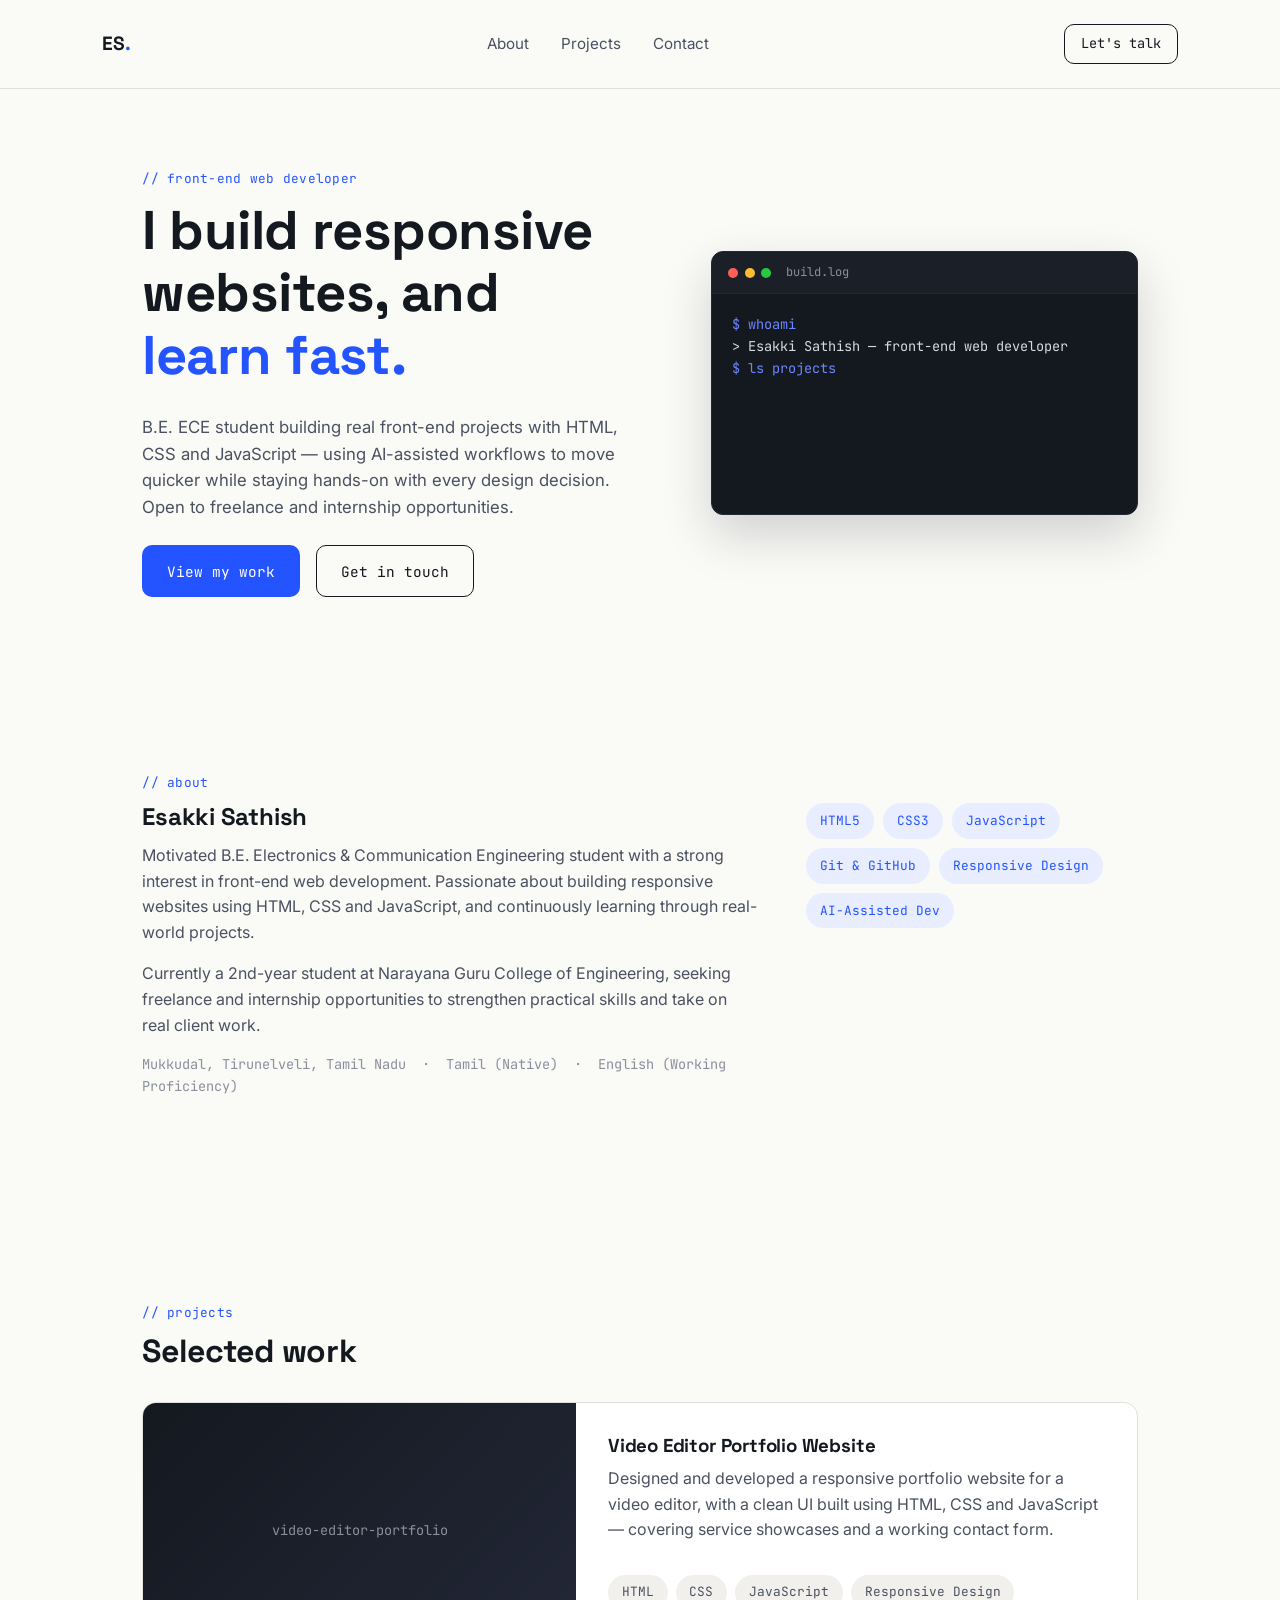
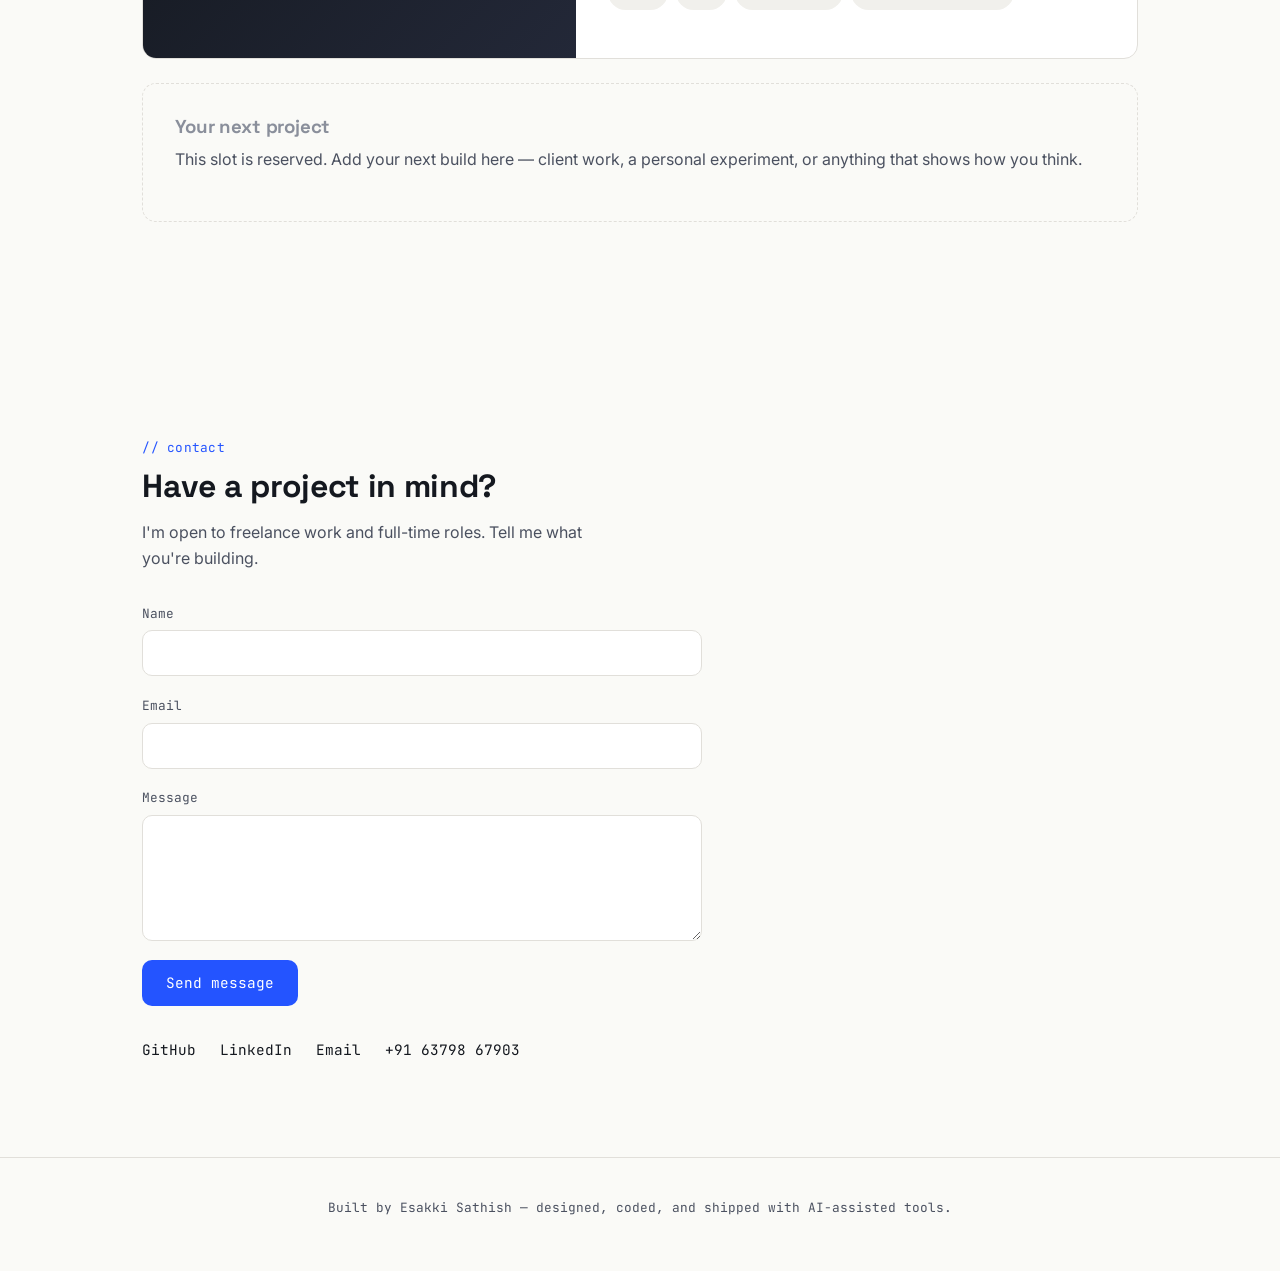
==== index.html @ d75e2a7d "Final commit" ====
<!DOCTYPE html>
<html lang="en">
<head>
<meta charset="UTF-8">
<meta name="viewport" content="width=device-width, initial-scale=1.0">
<title>Esakki Sathish — Front-End Web Developer</title>
<meta name="description" content="Portfolio of Esakki Sathish, a front-end web developer building responsive, polished websites with AI-assisted workflows.">
<link rel="preconnect" href="https://fonts.googleapis.com">
<link rel="preconnect" href="https://fonts.gstatic.com" crossorigin>
<link href="https://fonts.googleapis.com/css2?family=Space+Grotesk:wght@500;600;700&family=Inter:wght@400;500;600&family=JetBrains+Mono:wght@400;500&display=swap" rel="stylesheet">
<link rel="stylesheet" href="style.css">
</head>
<body>

<header class="nav">
  <a href="#home" class="nav-logo">ES<span class="nav-dot">.</span></a>
  <nav class="nav-links">
    <a href="#about">About</a>
    <a href="#projects">Projects</a>
    <a href="#contact">Contact</a>
  </nav>
  <a href="#contact" class="nav-cta">Let's talk</a>
</header>

<main>

  <!-- HERO -->
  <section id="home" class="hero">
    <div class="hero-copy">
      <p class="eyebrow">// front-end web developer</p>
      <h1>I build responsive<br>websites, and<br><span class="accent">learn fast.</span></h1>
      <p class="hero-sub">B.E. ECE student building real front-end projects with HTML, CSS and JavaScript — using AI-assisted workflows to move quicker while staying hands-on with every design decision. Open to freelance and internship opportunities.</p>
      <div class="hero-actions">
        <a href="#projects" class="btn btn-primary">View my work</a>
        <a href="#contact" class="btn btn-ghost">Get in touch</a>
      </div>
    </div>

    <div class="hero-terminal" aria-hidden="true">
      <div class="terminal-bar">
        <span class="dot dot-r"></span><span class="dot dot-y"></span><span class="dot dot-g"></span>
        <span class="terminal-title">build.log</span>
      </div>
      <div class="terminal-body" id="terminalBody"></div>
    </div>
  </section>

  <!-- ABOUT -->
  <section id="about" class="about">
    <p class="eyebrow">// about</p>
    <div class="about-grid">
      <div class="about-text">
        <h2>Esakki Sathish</h2>
        <p>Motivated B.E. Electronics &amp; Communication Engineering student with a strong interest in front-end web development. Passionate about building responsive websites using HTML, CSS and JavaScript, and continuously learning through real-world projects.</p>
        <p>Currently a 2nd-year student at Narayana Guru College of Engineering, seeking freelance and internship opportunities to strengthen practical skills and take on real client work.</p>
        <p class="about-meta">Mukkudal, Tirunelveli, Tamil Nadu &nbsp;·&nbsp; Tamil (Native) &nbsp;·&nbsp; English (Working Proficiency)</p>
      </div>
      <div class="about-skills">
        <span class="tag">HTML5</span>
        <span class="tag">CSS3</span>
        <span class="tag">JavaScript</span>
        <span class="tag">Git &amp; GitHub</span>
        <span class="tag">Responsive Design</span>
        <span class="tag">AI-Assisted Dev</span>
      </div>
    </div>
  </section>

  <!-- PROJECTS -->
  <section id="projects" class="projects">
    <p class="eyebrow">// projects</p>
    <h2>Selected work</h2>

    <article class="project-card">
      <div class="project-media">
        <div class="project-media-label">video-editor-portfolio</div>
      </div>
      <div class="project-info">
        <h3>Video Editor Portfolio Website</h3>
        <p>Designed and developed a responsive portfolio website for a video editor, with a clean UI built using HTML, CSS and JavaScript — covering service showcases and a working contact form.</p>
        <div class="project-tags">
          <span class="tag tag-mono">HTML</span>
          <span class="tag tag-mono">CSS</span>
          <span class="tag tag-mono">JavaScript</span>
          <span class="tag tag-mono">Responsive Design</span>
        </div>
      </div>
    </article>

    <article class="project-card project-card-placeholder">
      <div class="project-info">
        <h3>Your next project</h3>
        <p>This slot is reserved. Add your next build here — client work, a personal experiment, or anything that shows how you think.</p>
      </div>
    </article>
  </section>

  <!-- CONTACT -->
  <section id="contact" class="contact">
    <p class="eyebrow">// contact</p>
    <h2>Have a project in mind?</h2>
    <p class="contact-sub">I'm open to freelance work and full-time roles. Tell me what you're building.</p>

    <form class="contact-form" action="https://formsubmit.co/esakkisathish92@gmail.com" method="POST">
      <input type="hidden" name="_subject" value="New message from portfolio site">
      <input type="hidden" name="_next" value="https://your-portfolio-url.vercel.app/thankyou.html">
      <input type="hidden" name="_captcha" value="false">

      <div class="form-row">
        <label for="name">Name</label>
        <input type="text" id="name" name="name" required>
      </div>
      <div class="form-row">
        <label for="email">Email</label>
        <input type="email" id="email" name="email" required>
      </div>
      <div class="form-row">
        <label for="message">Message</label>
        <textarea id="message" name="message" rows="5" required></textarea>
      </div>
      <button type="submit" class="btn btn-primary">Send message</button>
    </form>

    <div class="contact-socials">
      <a href="https://github.com/sathish-dev-21" target="_blank" rel="noopener">GitHub</a>
      <a href="https://www.linkedin.com/in/esakki-sathish-1959a741b" target="_blank" rel="noopener">LinkedIn</a>
      <a href="mailto:esakkisathish92@gmail.com">Email</a>
      <a href="tel:+916379867903">+91 63798 67903</a>
    </div>
  </section>

</main>

<footer class="footer">
  <p>Built by Esakki Sathish — designed, coded, and shipped with AI-assisted tools.</p>
</footer>

<script src="script.js"></script>
</body>
</html>
---- style.css ----
/* ===== Tokens ===== */
:root{
  --bg: #FAFAF7;
  --bg-alt: #F1F0EC;
  --ink: #14181F;
  --ink-soft: #4B5160;
  --ink-faint: #8A8F9B;
  --accent: #2454FF;
  --accent-soft: #E8EDFF;
  --accent2: #0F9B8E;
  --line: #E1DFDA;
  --radius: 10px;

  --font-display: 'Space Grotesk', sans-serif;
  --font-body: 'Inter', sans-serif;
  --font-mono: 'JetBrains Mono', monospace;
}

*{ box-sizing: border-box; }
html{ scroll-behavior: smooth; }

body{
  margin: 0;
  background: var(--bg);
  color: var(--ink);
  font-family: var(--font-body);
  line-height: 1.6;
  -webkit-font-smoothing: antialiased;
}

h1, h2, h3{
  font-family: var(--font-display);
  line-height: 1.15;
  margin: 0 0 0.5em;
  letter-spacing: -0.01em;
}

p{ margin: 0 0 1em; color: var(--ink-soft); }

a{ color: inherit; text-decoration: none; }
a:focus-visible, button:focus-visible, input:focus-visible, textarea:focus-visible{
  outline: 2px solid var(--accent);
  outline-offset: 2px;
}

.eyebrow{
  font-family: var(--font-mono);
  font-size: 0.8rem;
  color: var(--accent);
  letter-spacing: 0.02em;
  margin-bottom: 0.75em;
}

.accent{ color: var(--accent); }

section{
  padding: 6rem 8vw;
  max-width: 1200px;
  margin: 0 auto;
}

@media (max-width: 640px){
  section{ padding: 4rem 6vw; }
}

/* ===== Nav ===== */
.nav{
  display: flex;
  align-items: center;
  justify-content: space-between;
  padding: 1.5rem 8vw;
  position: sticky;
  top: 0;
  background: rgba(250,250,247,0.85);
  backdrop-filter: blur(8px);
  border-bottom: 1px solid var(--line);
  z-index: 10;
}

.nav-logo{
  font-family: var(--font-display);
  font-weight: 700;
  font-size: 1.2rem;
}
.nav-dot{ color: var(--accent); }

.nav-links{ display: flex; gap: 2rem; }
.nav-links a{ font-size: 0.95rem; color: var(--ink-soft); }
.nav-links a:hover{ color: var(--ink); }

.nav-cta{
  font-family: var(--font-mono);
  font-size: 0.85rem;
  border: 1px solid var(--ink);
  padding: 0.5rem 1rem;
  border-radius: var(--radius);
}
.nav-cta:hover{ background: var(--ink); color: var(--bg); }

@media (max-width: 640px){
  .nav-links{ display: none; }
}

/* ===== Hero ===== */
.hero{
  display: grid;
  grid-template-columns: 1.1fr 0.9fr;
  gap: 3rem;
  align-items: center;
  padding-top: 5rem;
  padding-bottom: 5rem;
}

.hero h1{
  font-size: clamp(2.2rem, 4.5vw, 3.4rem);
}

.hero-sub{
  max-width: 480px;
  font-size: 1.05rem;
}

.hero-actions{
  display: flex;
  gap: 1rem;
  margin-top: 1.5rem;
}

.btn{
  font-family: var(--font-mono);
  font-size: 0.9rem;
  padding: 0.85rem 1.5rem;
  border-radius: var(--radius);
  display: inline-block;
  border: 1px solid transparent;
  transition: transform 0.15s ease;
}
.btn:hover{ transform: translateY(-2px); }

.btn-primary{
  background: var(--accent);
  color: #fff;
}
.btn-primary:hover{ background: #1c46e0; }

.btn-ghost{
  border-color: var(--ink);
  color: var(--ink);
}
.btn-ghost:hover{ background: var(--ink); color: var(--bg); }

/* Terminal signature element */
.hero-terminal{
  background: #14181F;
  border-radius: 12px;
  overflow: hidden;
  box-shadow: 0 20px 50px rgba(20,24,31,0.18);
  border: 1px solid #232838;
}

.terminal-bar{
  display: flex;
  align-items: center;
  gap: 0.4rem;
  padding: 0.7rem 1rem;
  background: #1B2028;
  border-bottom: 1px solid #232838;
}

.dot{ width: 10px; height: 10px; border-radius: 50%; display: inline-block; }
.dot-r{ background: #FF5F57; }
.dot-y{ background: #FEBC2E; }
.dot-g{ background: #28C840; }

.terminal-title{
  margin-left: 0.5rem;
  font-family: var(--font-mono);
  font-size: 0.75rem;
  color: #8A8F9B;
}

.terminal-body{
  font-family: var(--font-mono);
  font-size: 0.85rem;
  color: #D7DAE0;
  padding: 1.25rem;
  min-height: 220px;
  white-space: pre-wrap;
}

.terminal-body .line-success{ color: var(--accent2); }
.terminal-body .line-prompt{ color: #6E86FF; }

.cursor{
  display: inline-block;
  width: 7px;
  height: 1em;
  background: #D7DAE0;
  vertical-align: text-bottom;
  animation: blink 1s step-end infinite;
}

@keyframes blink{ 50%{ opacity: 0; } }

@media (max-width: 900px){
  .hero{ grid-template-columns: 1fr; }
}

/* ===== About ===== */
.about-grid{
  display: grid;
  grid-template-columns: 1.3fr 0.7fr;
  gap: 3rem;
}

.about-meta{
  font-family: var(--font-mono);
  font-size: 0.85rem;
  color: var(--ink-faint);
}

.about-skills{
  display: flex;
  flex-wrap: wrap;
  gap: 0.6rem;
  align-content: flex-start;
}

.tag{
  font-family: var(--font-mono);
  font-size: 0.8rem;
  padding: 0.4rem 0.8rem;
  border-radius: 999px;
  background: var(--accent-soft);
  color: var(--accent);
  border: 1px solid transparent;
}

.tag-mono{
  background: var(--bg-alt);
  color: var(--ink-soft);
}

@media (max-width: 900px){
  .about-grid{ grid-template-columns: 1fr; }
}

/* ===== Projects ===== */
.projects h2{ font-size: 2rem; margin-bottom: 2rem; }

.project-card{
  display: grid;
  grid-template-columns: 0.9fr 1.1fr;
  gap: 2rem;
  background: #fff;
  border: 1px solid var(--line);
  border-radius: 14px;
  overflow: hidden;
  margin-bottom: 1.5rem;
}

.project-media{
  background: linear-gradient(135deg, #14181F, #232838);
  min-height: 220px;
  display: flex;
  align-items: center;
  justify-content: center;
  padding: 1rem;
}

.project-media-label{
  font-family: var(--font-mono);
  color: #8A8F9B;
  font-size: 0.85rem;
  text-align: center;
}

.project-info{
  padding: 2rem 2rem 2rem 0;
  display: flex;
  flex-direction: column;
  justify-content: center;
}

.project-card-placeholder{
  grid-template-columns: 1fr;
  border-style: dashed;
  background: transparent;
}
.project-card-placeholder .project-info{ padding: 2rem; }
.project-card-placeholder h3{ color: var(--ink-faint); }

.project-tags{
  display: flex;
  flex-wrap: wrap;
  gap: 0.5rem;
  margin: 1rem 0;
}

.project-link{
  font-family: var(--font-mono);
  font-size: 0.9rem;
  color: var(--accent);
  width: fit-content;
}
.project-link:hover{ text-decoration: underline; }

@media (max-width: 700px){
  .project-card{ grid-template-columns: 1fr; }
  .project-info{ padding: 2rem; }
}

/* ===== Contact ===== */
.contact h2{ font-size: 2rem; }
.contact-sub{ max-width: 480px; }

.contact-form{
  max-width: 560px;
  margin-top: 2rem;
  display: flex;
  flex-direction: column;
  gap: 1.2rem;
}

.form-row{ display: flex; flex-direction: column; gap: 0.4rem; }

.form-row label{
  font-family: var(--font-mono);
  font-size: 0.8rem;
  color: var(--ink-soft);
}

.form-row input, .form-row textarea{
  font-family: var(--font-body);
  font-size: 1rem;
  padding: 0.75rem 1rem;
  border: 1px solid var(--line);
  border-radius: var(--radius);
  background: #fff;
  color: var(--ink);
}

.form-row input:focus, .form-row textarea:focus{
  border-color: var(--accent);
}

.contact-form .btn{ width: fit-content; border: none; cursor: pointer; }

.contact-socials{
  display: flex;
  flex-wrap: wrap;
  gap: 1rem 1.5rem;
  margin-top: 2rem;
  font-family: var(--font-mono);
  font-size: 0.9rem;
}
.contact-socials a:hover{ color: var(--accent); }

/* ===== Footer ===== */
.footer{
  text-align: center;
  padding: 2.5rem 8vw;
  border-top: 1px solid var(--line);
  font-family: var(--font-mono);
  font-size: 0.8rem;
  color: var(--ink-faint);
}
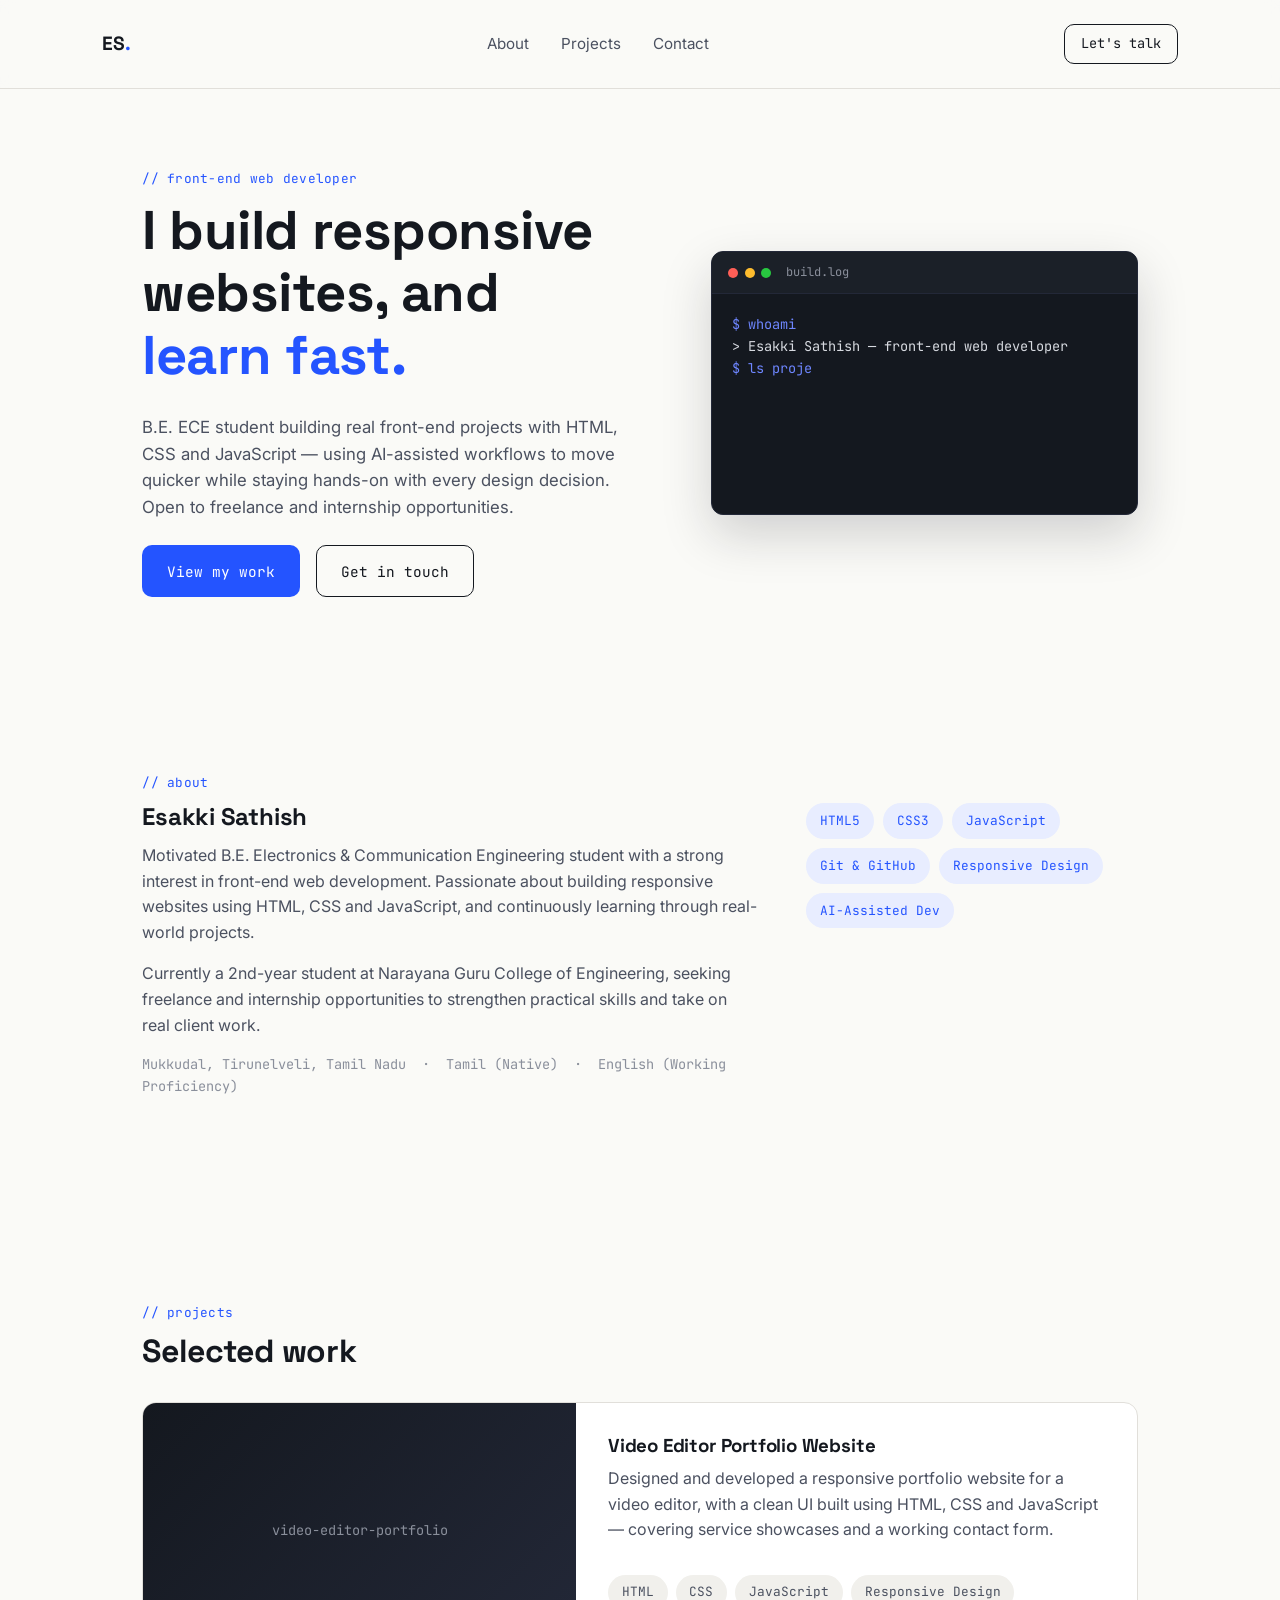
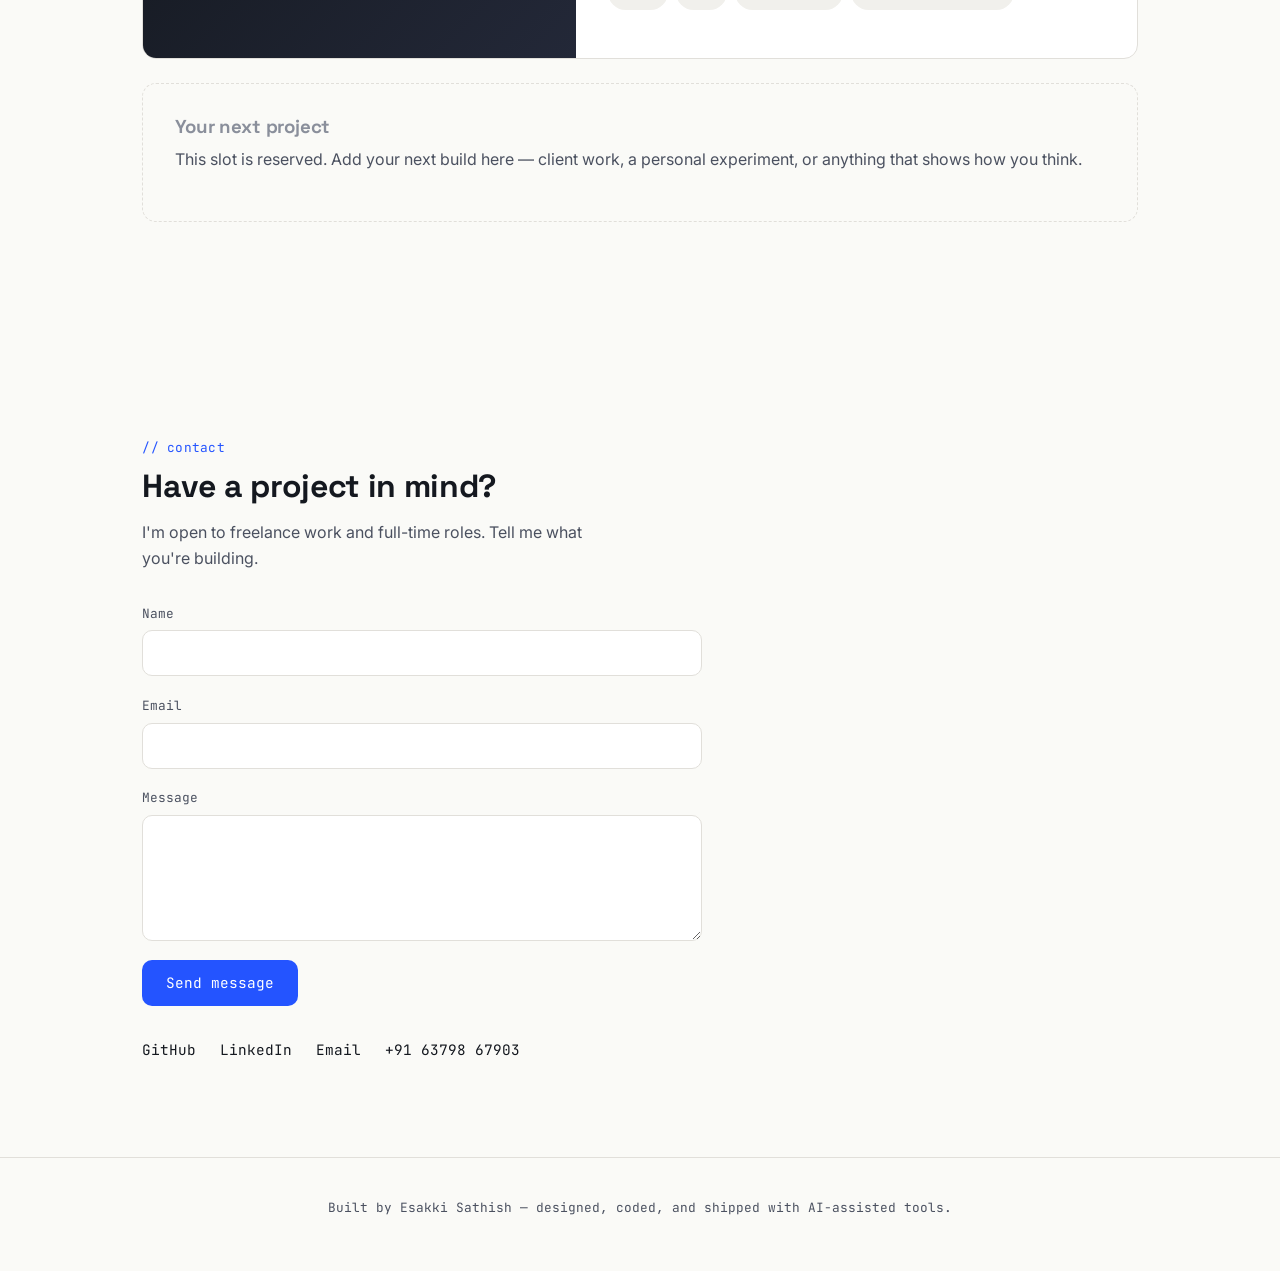
==== commit f32707aa: "Update form submission redirect URL" ====
--- a/index.html
+++ b/index.html
@@ -103,7 +103,7 @@
 
     <form class="contact-form" action="https://formsubmit.co/esakkisathish92@gmail.com" method="POST">
       <input type="hidden" name="_subject" value="New message from portfolio site">
-      <input type="hidden" name="_next" value="https://your-portfolio-url.vercel.app/thankyou.html">
+      <input type="hidden" name="_next" value="https://esakkisathish-front-end-developer.vercel.app/thankyou.html">
       <input type="hidden" name="_captcha" value="false">
 
       <div class="form-row">
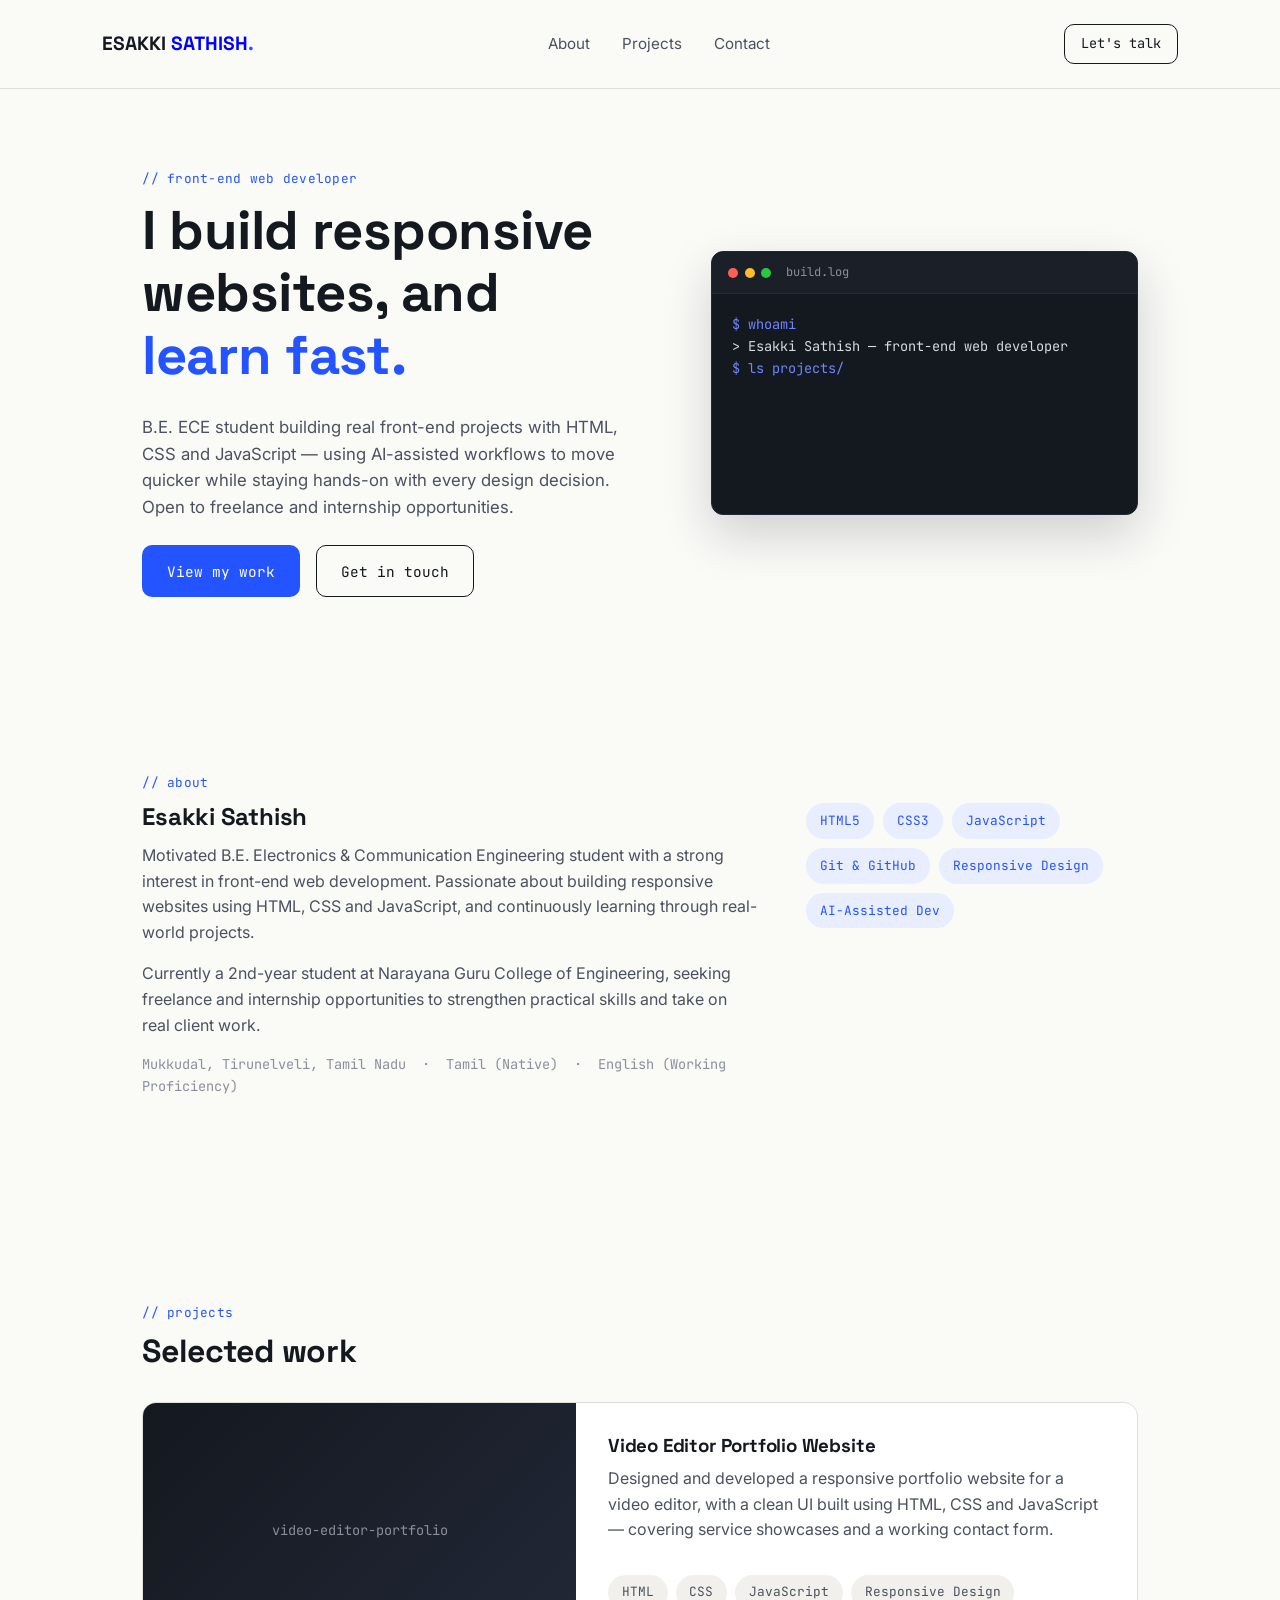
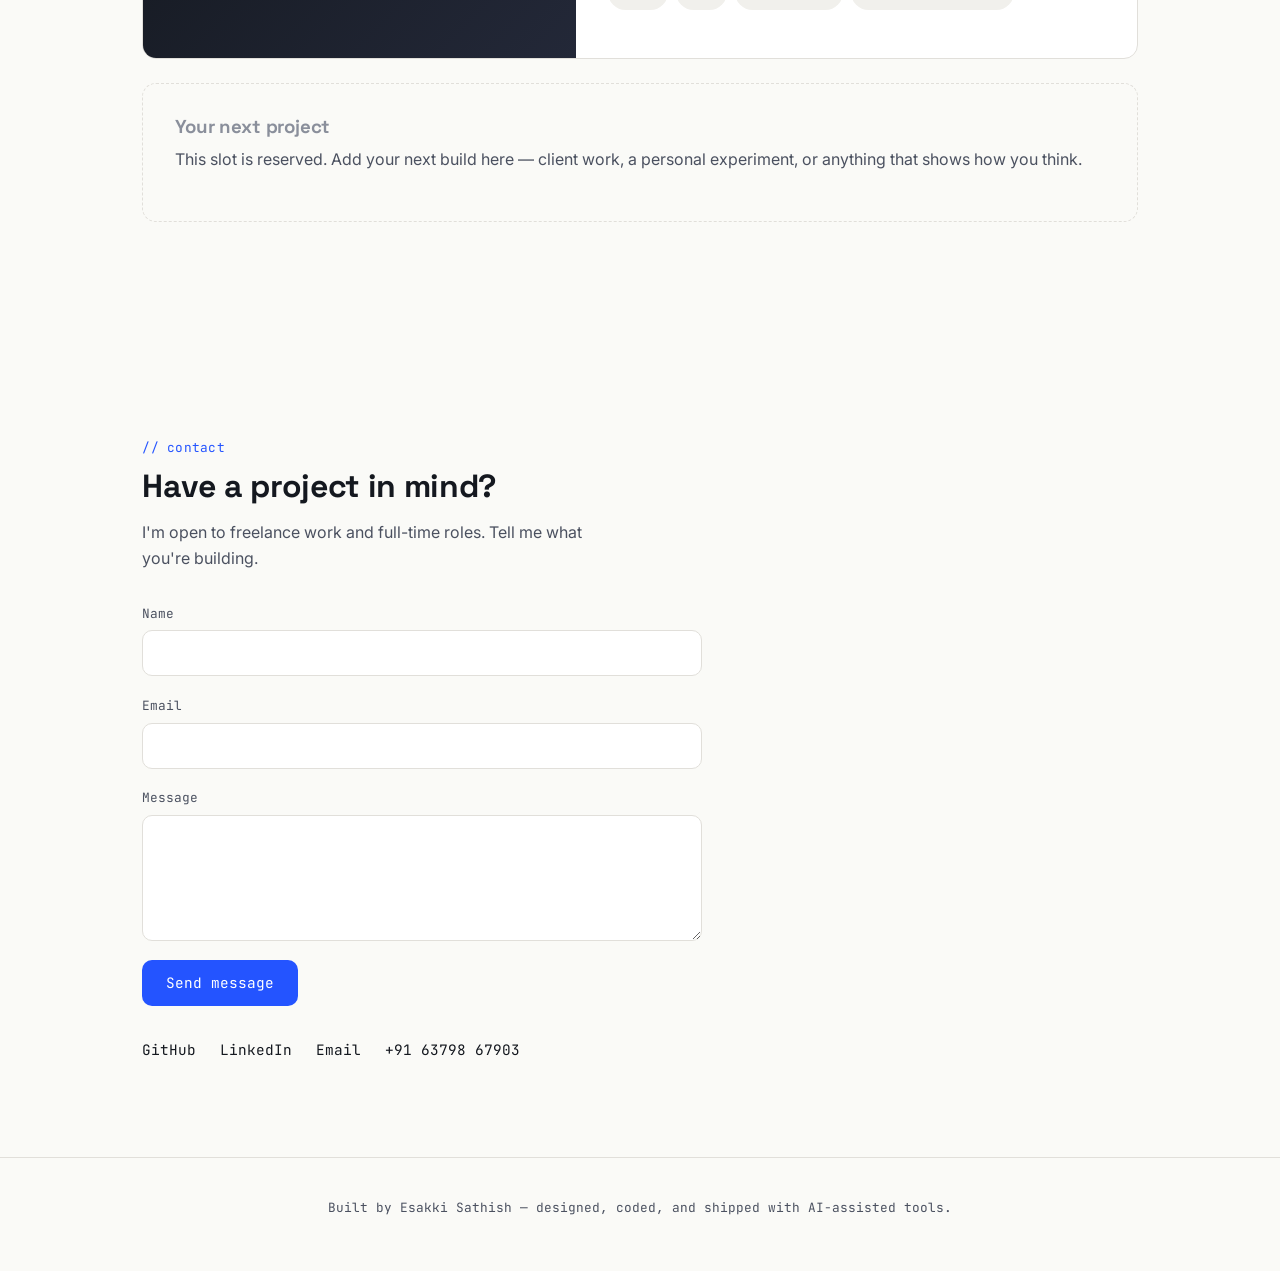
==== commit 17b15bed: "Modify header logo and form action comment Updated header logo text and added comment for form actio" ====
--- a/index.html
+++ b/index.html
@@ -1,4 +1,4 @@
-<!DOCTYPE html>
+ <!DOCTYPE html>
 <html lang="en">
 <head>
 <meta charset="UTF-8">
@@ -13,7 +13,7 @@
 <body>
 
 <header class="nav">
-  <a href="#home" class="nav-logo">ES<span class="nav-dot">.</span></a>
+  <a href="#home" class="nav-logo">ESAKKI <span style="color:blue">SATHISH</span><span class="nav-dot">.</span></a>
   <nav class="nav-links">
     <a href="#about">About</a>
     <a href="#projects">Projects</a>
@@ -104,6 +104,7 @@
     <form class="contact-form" action="https://formsubmit.co/esakkisathish92@gmail.com" method="POST">
       <input type="hidden" name="_subject" value="New message from portfolio site">
       <input type="hidden" name="_next" value="https://esakkisathish-front-end-developer.vercel.app/thankyou.html">
+      <!-- ^ replace with your live Vercel URL once deployed, e.g. https://esakki-sathish.vercel.app/thankyou.html -->
       <input type="hidden" name="_captcha" value="false">
 
       <div class="form-row">
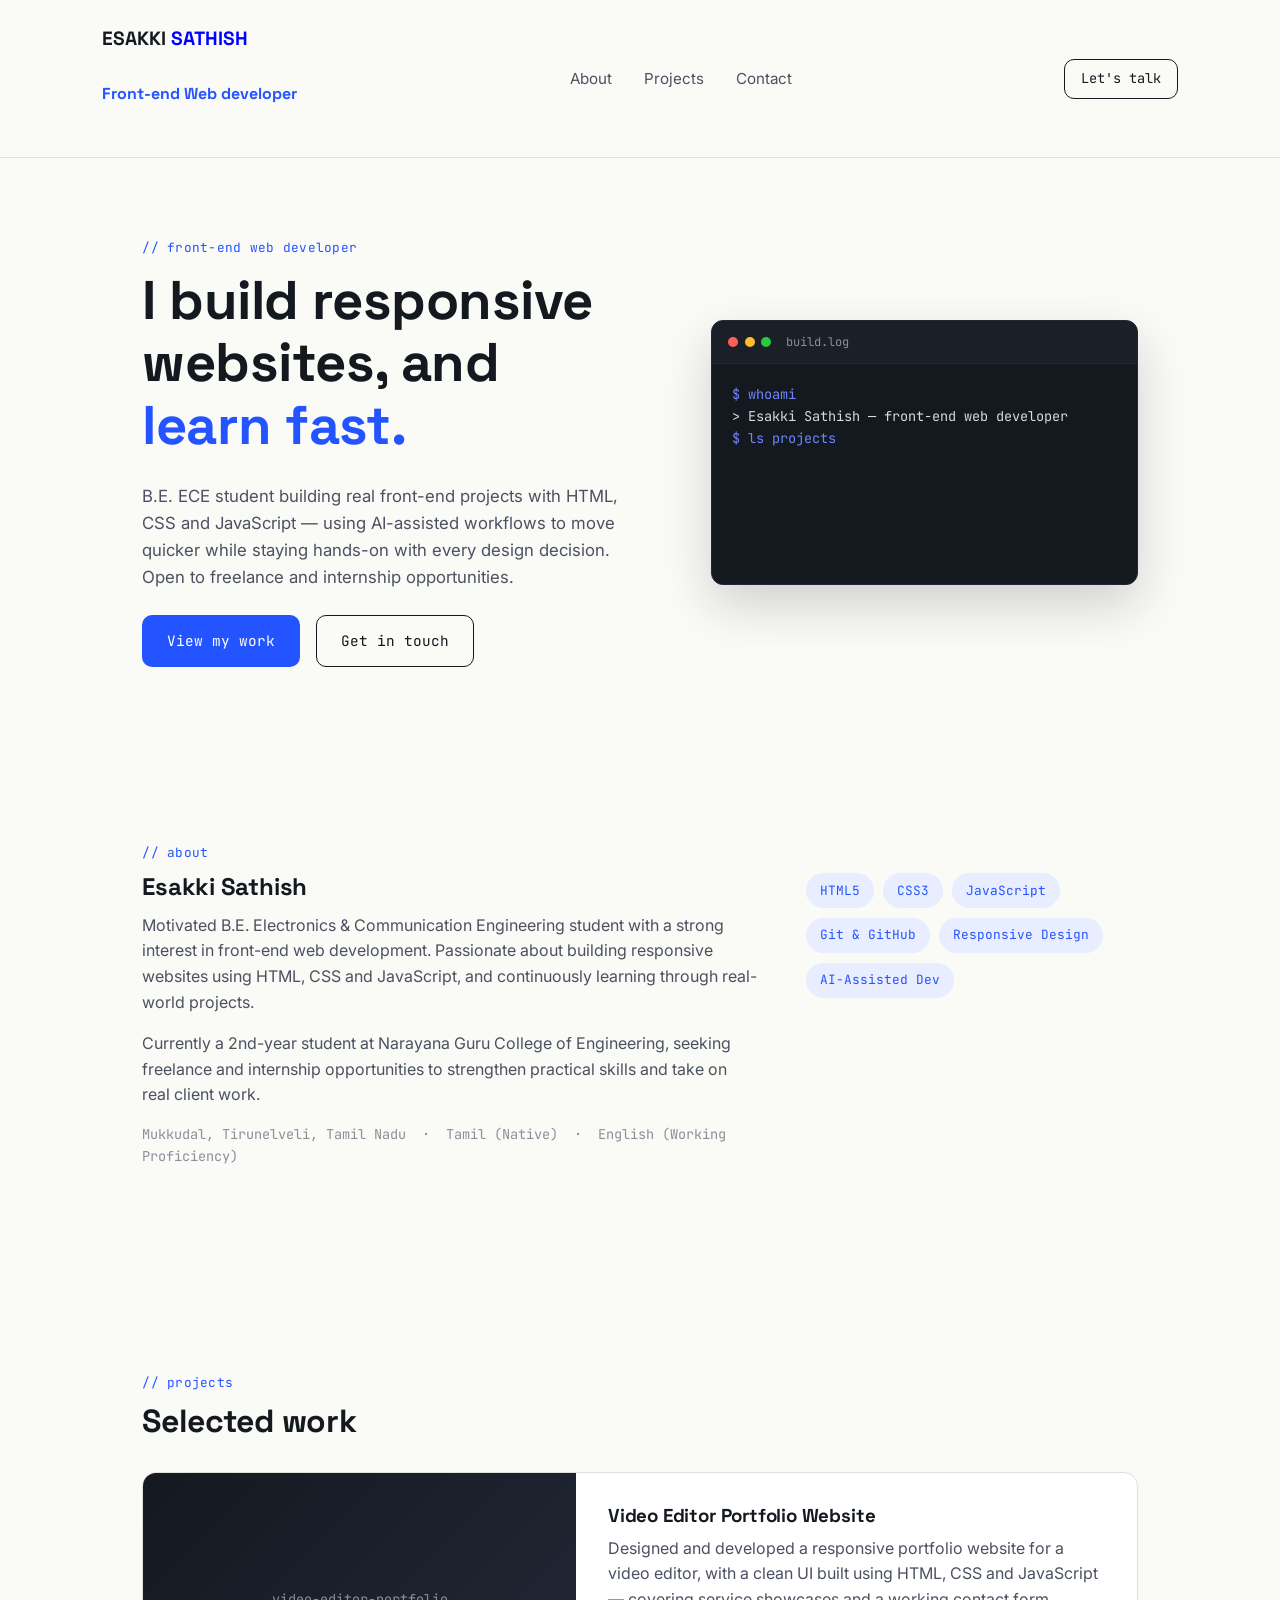
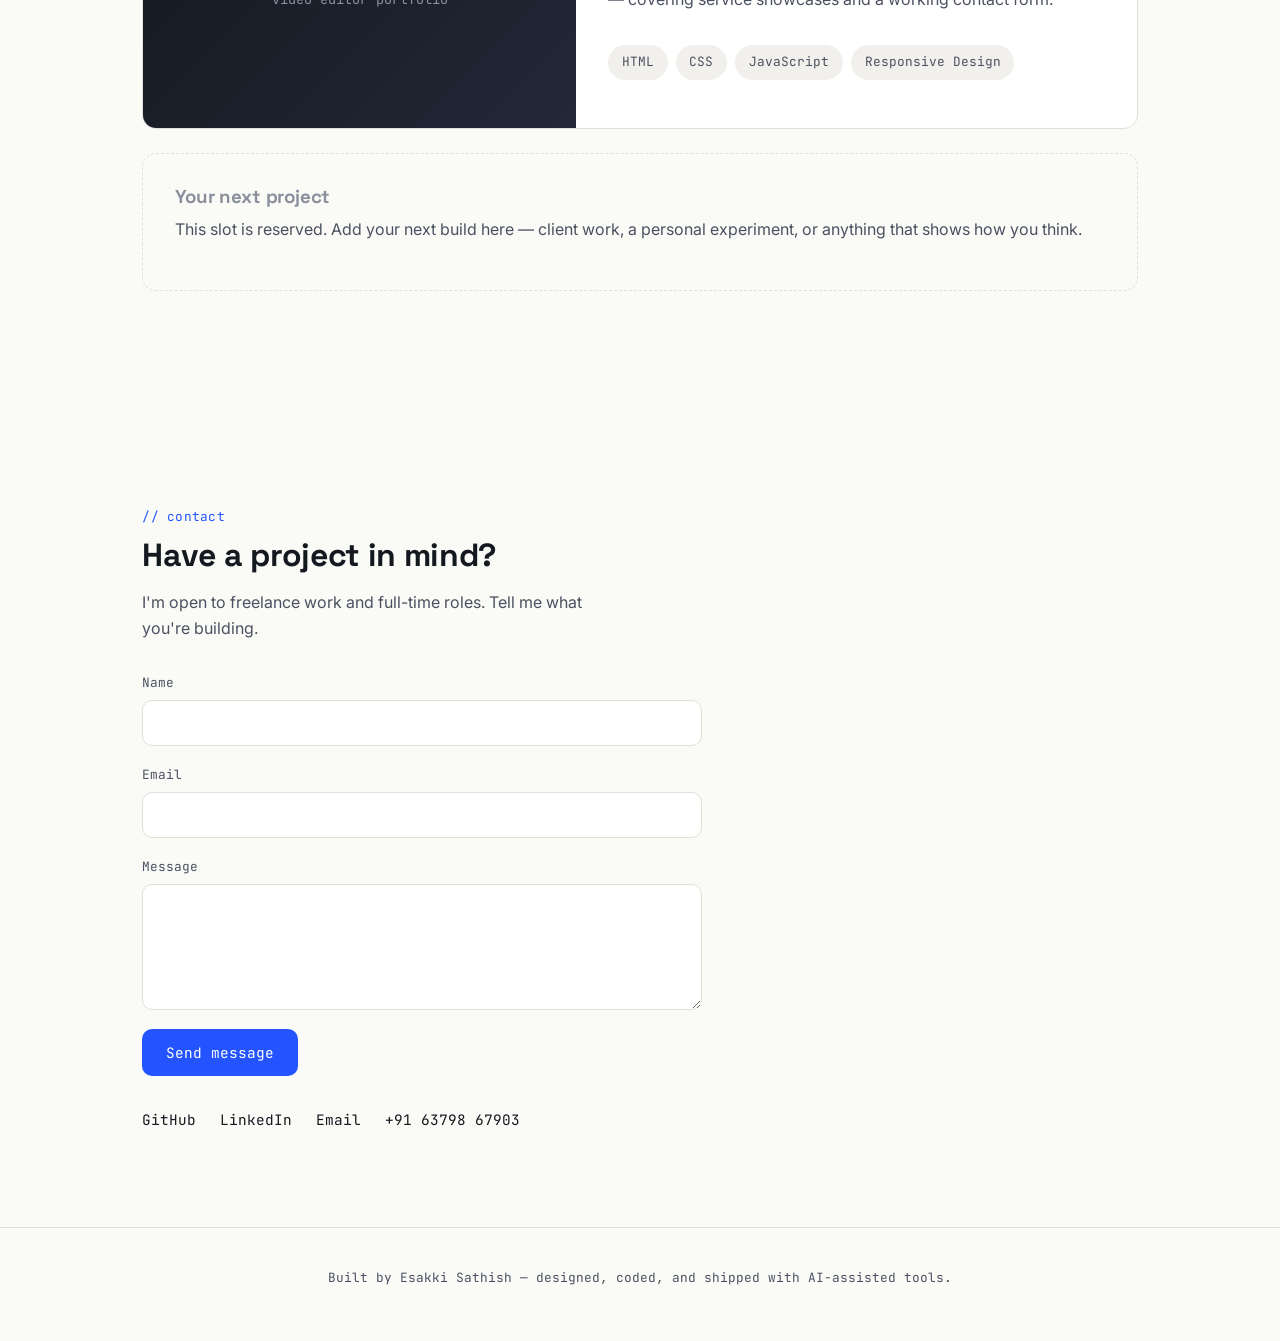
==== commit 660f534f: "Update index.html" ====
--- a/index.html
+++ b/index.html
@@ -13,7 +13,7 @@
 <body>
 
 <header class="nav">
-  <a href="#home" class="nav-logo">ESAKKI <span style="color:blue">SATHISH</span><span class="nav-dot">.</span></a>
+  <a href="#home" class="nav-logo">ESAKKI <span style="color:blue">SATHISH</span><span class="nav-dot"> <br><h5>Front-end Web developer</h5></span></a>
   <nav class="nav-links">
     <a href="#about">About</a>
     <a href="#projects">Projects</a>
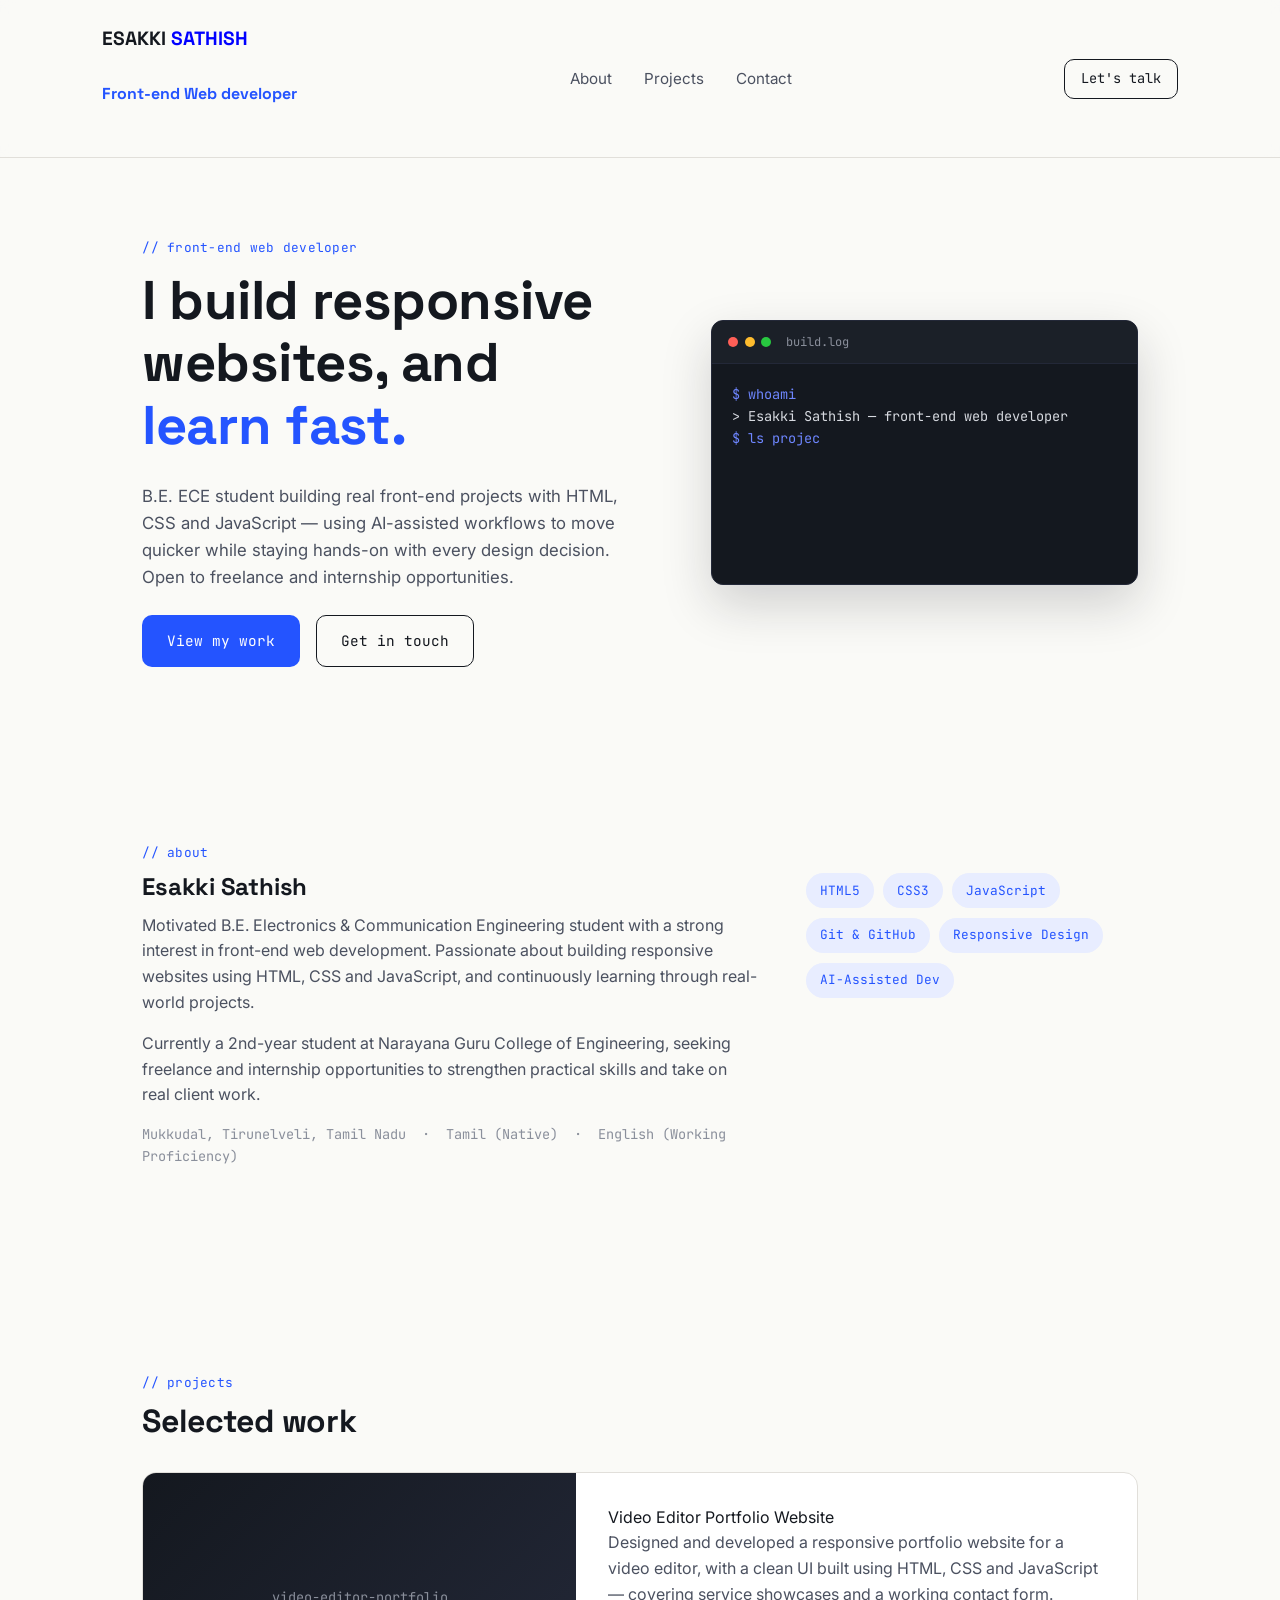
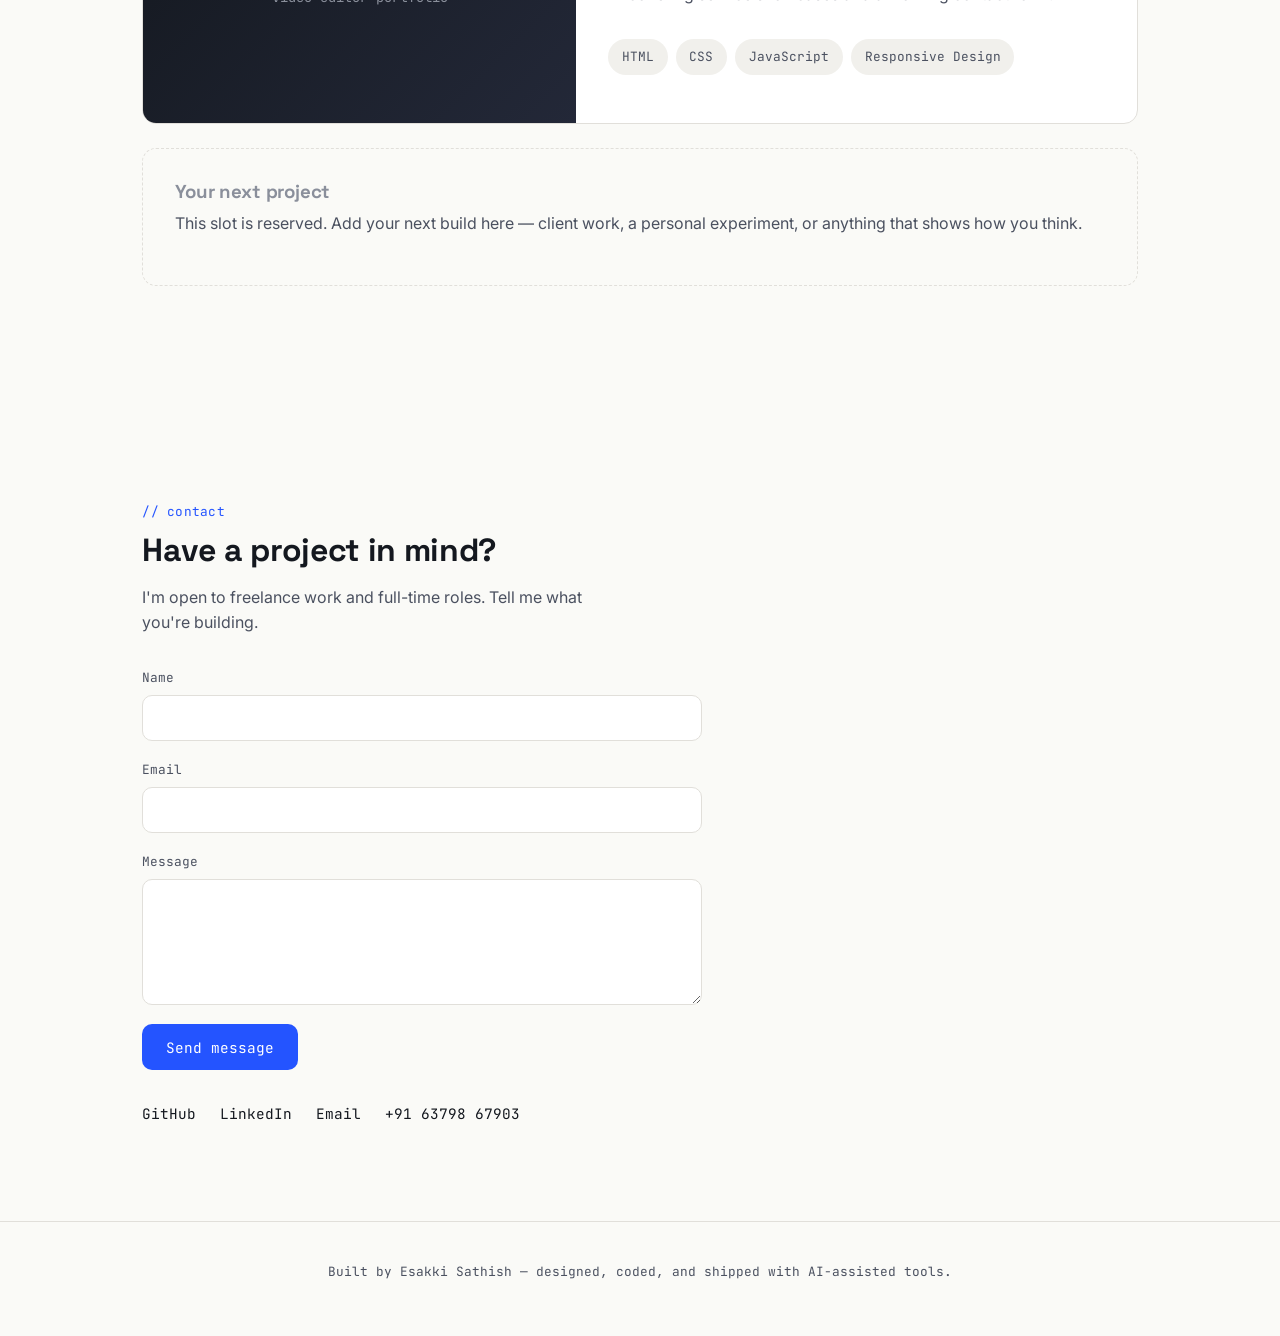
==== commit 25c716f9: "Update index.html" ====
--- a/index.html
+++ b/index.html
@@ -76,7 +76,7 @@
         <div class="project-media-label">video-editor-portfolio</div>
       </div>
       <div class="project-info">
-        <h3>Video Editor Portfolio Website</h3>
+        <a href="https://kumarphotography.vercel.app/">Video Editor Portfolio Website</a>
         <p>Designed and developed a responsive portfolio website for a video editor, with a clean UI built using HTML, CSS and JavaScript — covering service showcases and a working contact form.</p>
         <div class="project-tags">
           <span class="tag tag-mono">HTML</span>
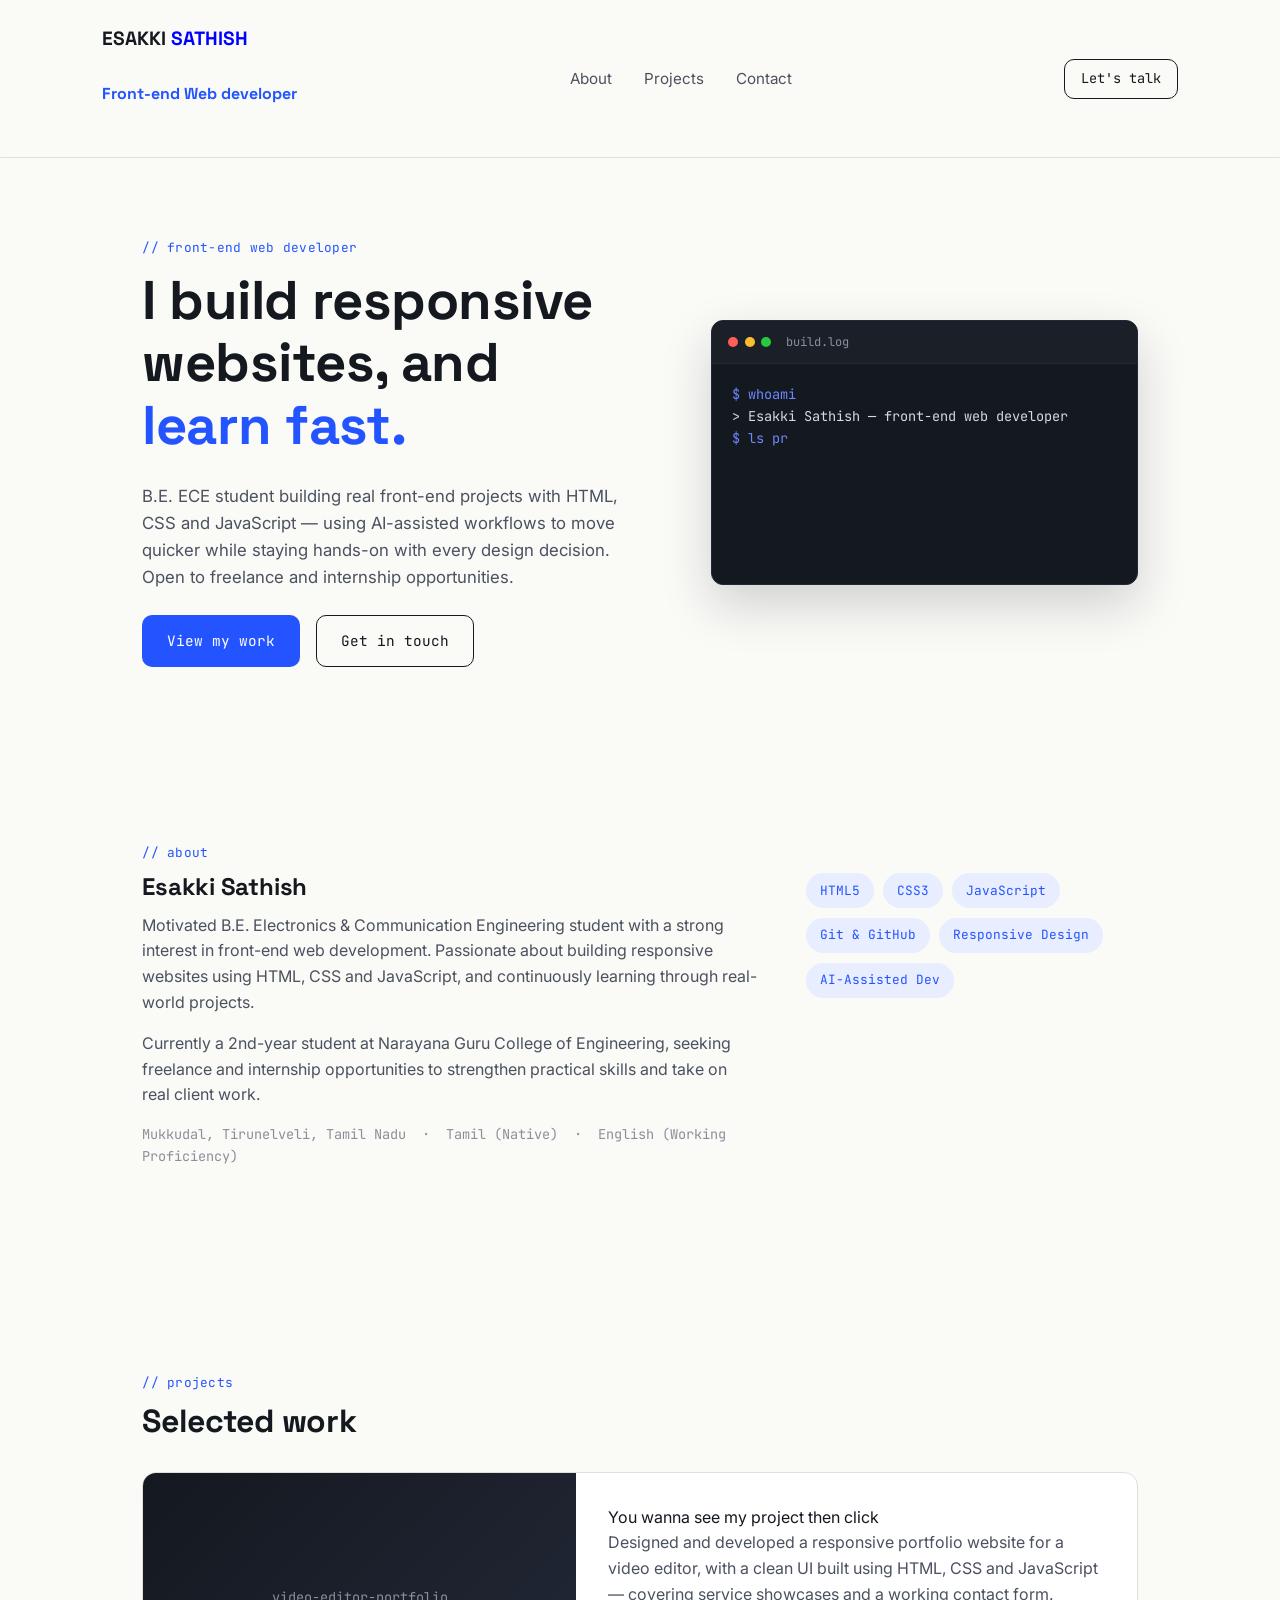
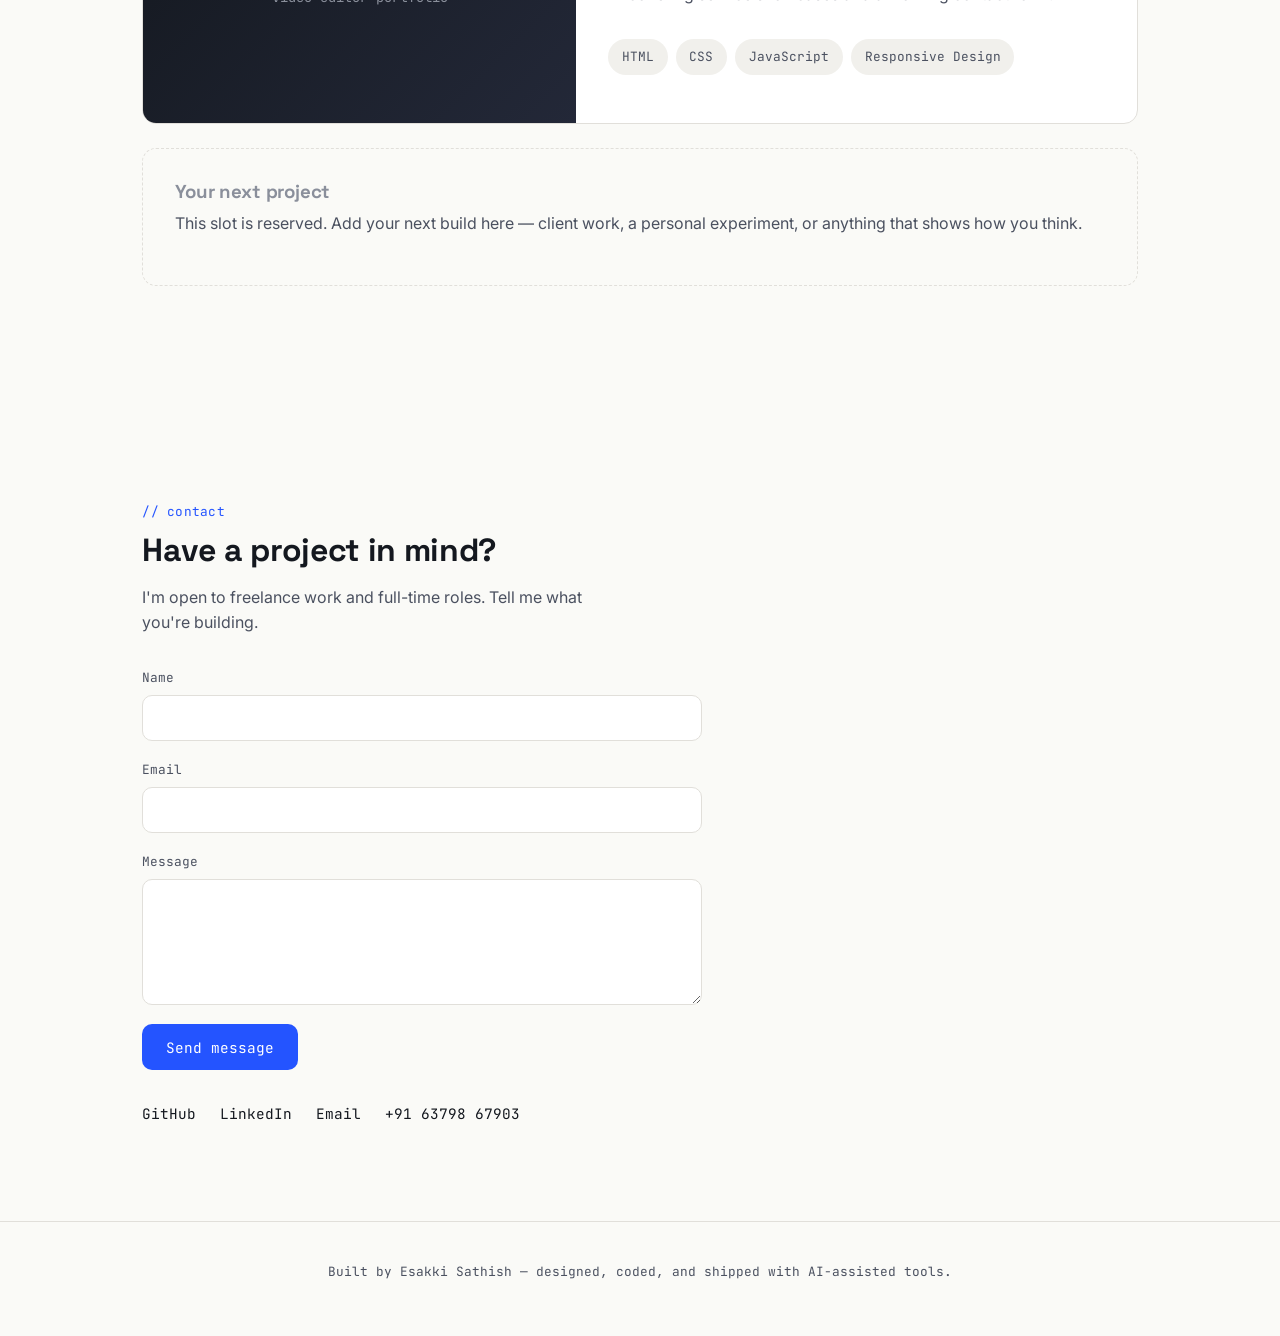
==== commit 19ea5c37: "Update index.html" ====
--- a/index.html
+++ b/index.html
@@ -76,7 +76,7 @@
         <div class="project-media-label">video-editor-portfolio</div>
       </div>
       <div class="project-info">
-        <a href="https://kumarphotography.vercel.app/">Video Editor Portfolio Website</a>
+        <a href="https://kumarphotography.vercel.app/">You wanna see my project then click </a>
         <p>Designed and developed a responsive portfolio website for a video editor, with a clean UI built using HTML, CSS and JavaScript — covering service showcases and a working contact form.</p>
         <div class="project-tags">
           <span class="tag tag-mono">HTML</span>
